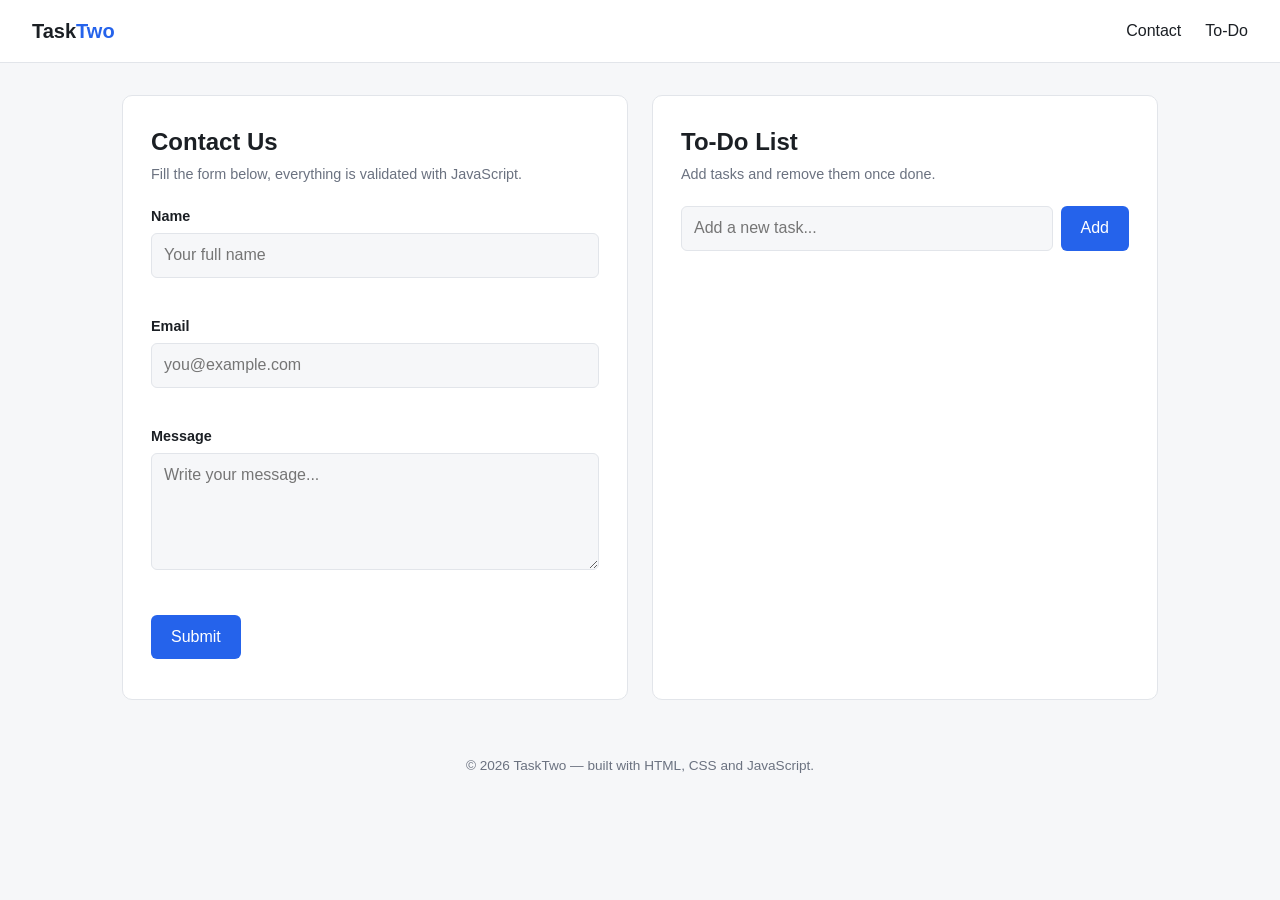
==== task2/index.html @ b4b9a653 "Add files via upload" ====
<!DOCTYPE html>
<html lang="en">
<head>
<meta charset="UTF-8">
<meta name="viewport" content="width=device-width, initial-scale=1.0">
<title>Task 2 | Intermediate HTML, CSS & JavaScript</title>
<link rel="stylesheet" href="style.css">
</head>
<body>

  <!-- Flexbox navigation -->
  <header class="navbar">
    <div class="logo">Task<span>Two</span></div>
    <nav>
      <ul>
        <li><a href="#contact">Contact</a></li>
        <li><a href="#todo">To-Do</a></li>
      </ul>
    </nav>
  </header>

  <!-- CSS Grid layout -->
  <main class="layout">

    <section id="contact" class="card">
      <h2>Contact Us</h2>
      <p class="subtitle">Fill the form below, everything is validated with JavaScript.</p>

      <form id="contactForm" novalidate>
        <div class="field">
          <label for="name">Name</label>
          <input type="text" id="name" name="name" placeholder="Your full name">
          <span class="error" id="nameError"></span>
        </div>

        <div class="field">
          <label for="email">Email</label>
          <input type="email" id="email" name="email" placeholder="you@example.com">
          <span class="error" id="emailError"></span>
        </div>

        <div class="field">
          <label for="message">Message</label>
          <textarea id="message" name="message" rows="4" placeholder="Write your message..."></textarea>
          <span class="error" id="messageError"></span>
        </div>

        <button type="submit">Submit</button>
        <p class="success" id="formSuccess"></p>
      </form>
    </section>

    <section id="todo" class="card">
      <h2>To-Do List</h2>
      <p class="subtitle">Add tasks and remove them once done.</p>

      <div class="todo-input">
        <input type="text" id="todoText" placeholder="Add a new task...">
        <button id="addTodoBtn">Add</button>
      </div>

      <ul id="todoList" class="todo-list"></ul>
    </section>

  </main>

  <footer>
    <p>&copy; 2026 TaskTwo &mdash; built with HTML, CSS and JavaScript.</p>
  </footer>

<script src="script.js"></script>
</body>
</html>
---- task2/style.css ----
:root {
  --bg: #f6f7f9;
  --surface: #ffffff;
  --text: #1b1f24;
  --muted: #6b7280;
  --primary: #2563eb;
  --primary-dark: #1d4ed8;
  --border: #e2e5ea;
  --danger: #dc2626;
  --success: #16a34a;
}

* {
  box-sizing: border-box;
  margin: 0;
  padding: 0;
}

body {
  font-family: "Segoe UI", Roboto, Helvetica, Arial, sans-serif;
  background: var(--bg);
  color: var(--text);
  line-height: 1.5;
}

/* ---------- Flexbox Navbar ---------- */
.navbar {
  display: flex;
  justify-content: space-between;
  align-items: center;
  padding: 1rem 2rem;
  background: var(--surface);
  border-bottom: 1px solid var(--border);
  position: sticky;
  top: 0;
  z-index: 10;
}

.logo {
  font-weight: 700;
  font-size: 1.25rem;
}

.logo span {
  color: var(--primary);
}

.navbar nav ul {
  display: flex;
  gap: 1.5rem;
  list-style: none;
}

.navbar nav a {
  text-decoration: none;
  color: var(--text);
  font-weight: 500;
}

.navbar nav a:hover {
  color: var(--primary);
}

/* ---------- CSS Grid Layout ---------- */
.layout {
  display: grid;
  grid-template-columns: repeat(2, 1fr);
  gap: 1.5rem;
  padding: 2rem;
  max-width: 1100px;
  margin: 0 auto;
}

.card {
  background: var(--surface);
  border: 1px solid var(--border);
  border-radius: 10px;
  padding: 1.75rem;
}

.card h2 {
  margin-bottom: 0.25rem;
}

.subtitle {
  color: var(--muted);
  font-size: 0.9rem;
  margin-bottom: 1.25rem;
}

/* ---------- Form ---------- */
.field {
  margin-bottom: 1rem;
}

.field label {
  display: block;
  font-size: 0.9rem;
  font-weight: 600;
  margin-bottom: 0.35rem;
}

.field input,
.field textarea {
  width: 100%;
  padding: 0.6rem 0.75rem;
  border: 1px solid var(--border);
  border-radius: 6px;
  font: inherit;
  background: var(--bg);
}

.field input:focus,
.field textarea:focus {
  outline: 2px solid var(--primary);
  outline-offset: 1px;
}

.field.invalid input,
.field.invalid textarea {
  border-color: var(--danger);
}

.error {
  display: block;
  min-height: 1.1rem;
  color: var(--danger);
  font-size: 0.8rem;
  margin-top: 0.25rem;
}

.success {
  margin-top: 0.75rem;
  color: var(--success);
  font-weight: 600;
  font-size: 0.9rem;
}

button {
  background: var(--primary);
  color: #fff;
  border: none;
  padding: 0.65rem 1.25rem;
  border-radius: 6px;
  font-weight: 600;
  cursor: pointer;
  font: inherit;
}

button:hover {
  background: var(--primary-dark);
}

/* ---------- To-Do List ---------- */
.todo-input {
  display: flex;
  gap: 0.5rem;
  margin-bottom: 1rem;
}

.todo-input input {
  flex: 1;
  padding: 0.6rem 0.75rem;
  border: 1px solid var(--border);
  border-radius: 6px;
  font: inherit;
  background: var(--bg);
}

.todo-list {
  list-style: none;
  display: flex;
  flex-direction: column;
  gap: 0.5rem;
}

.todo-list li {
  display: flex;
  justify-content: space-between;
  align-items: center;
  background: var(--bg);
  border: 1px solid var(--border);
  border-radius: 6px;
  padding: 0.6rem 0.85rem;
}

.todo-list li span {
  word-break: break-word;
}

.todo-list li.done span {
  text-decoration: line-through;
  color: var(--muted);
}

.todo-list .remove-btn {
  background: var(--danger);
  padding: 0.3rem 0.65rem;
  font-size: 0.8rem;
  border-radius: 5px;
}

.todo-list .remove-btn:hover {
  background: #b91c1c;
}

.empty-msg {
  color: var(--muted);
  font-size: 0.9rem;
  text-align: center;
  padding: 0.5rem 0;
}

footer {
  text-align: center;
  padding: 1.5rem;
  color: var(--muted);
  font-size: 0.85rem;
}

/* ---------- Responsiveness ---------- */
@media (max-width: 720px) {
  .layout {
    grid-template-columns: 1fr;
  }

  .navbar {
    flex-direction: column;
    gap: 0.75rem;
  }
}
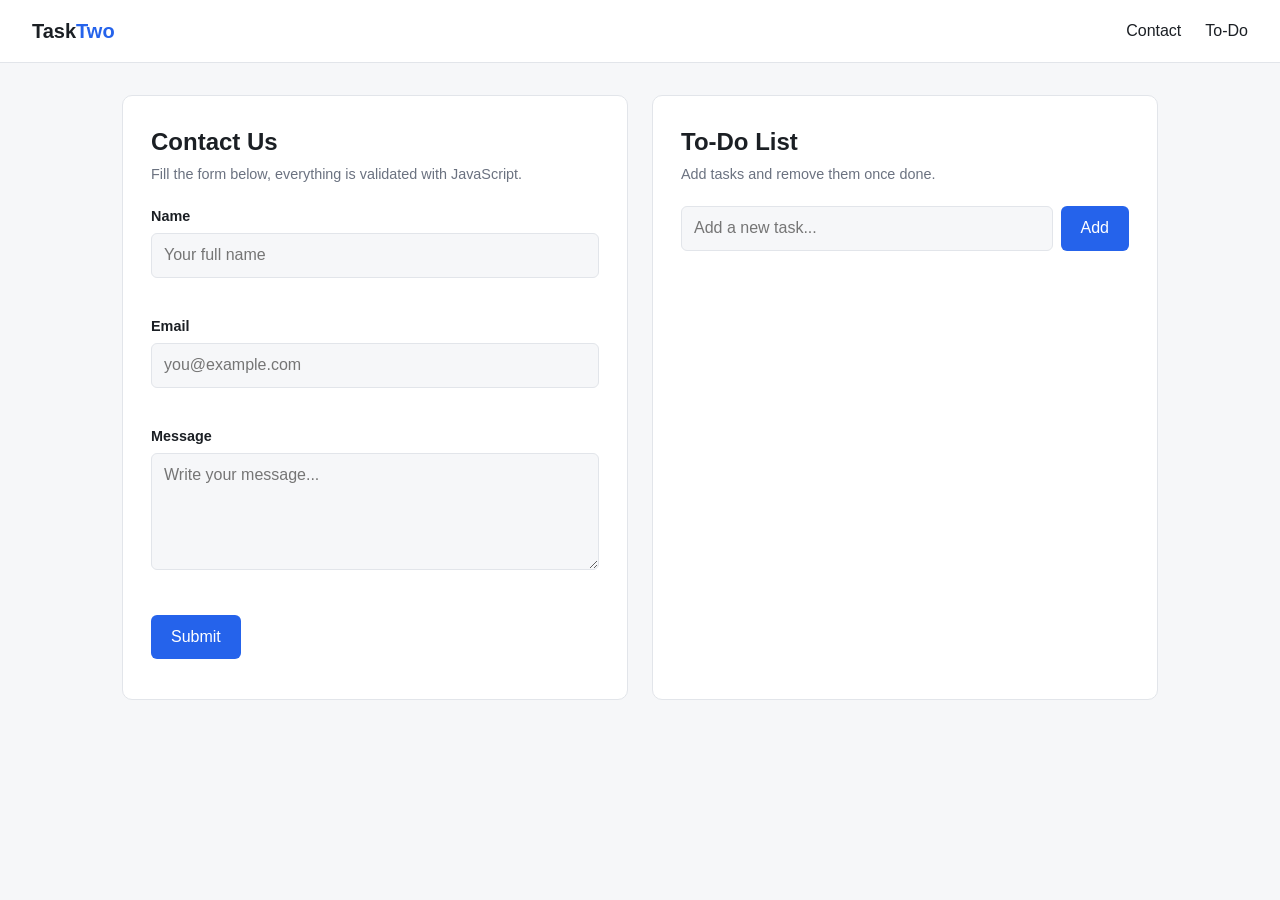
==== commit 677bb42b: "Update index.html" ====
--- a/task2/index.html
+++ b/task2/index.html
@@ -64,10 +64,6 @@
 
   </main>
 
-  <footer>
-    <p>&copy; 2026 TaskTwo &mdash; built with HTML, CSS and JavaScript.</p>
-  </footer>
-
 <script src="script.js"></script>
 </body>
-</html>+</html>
